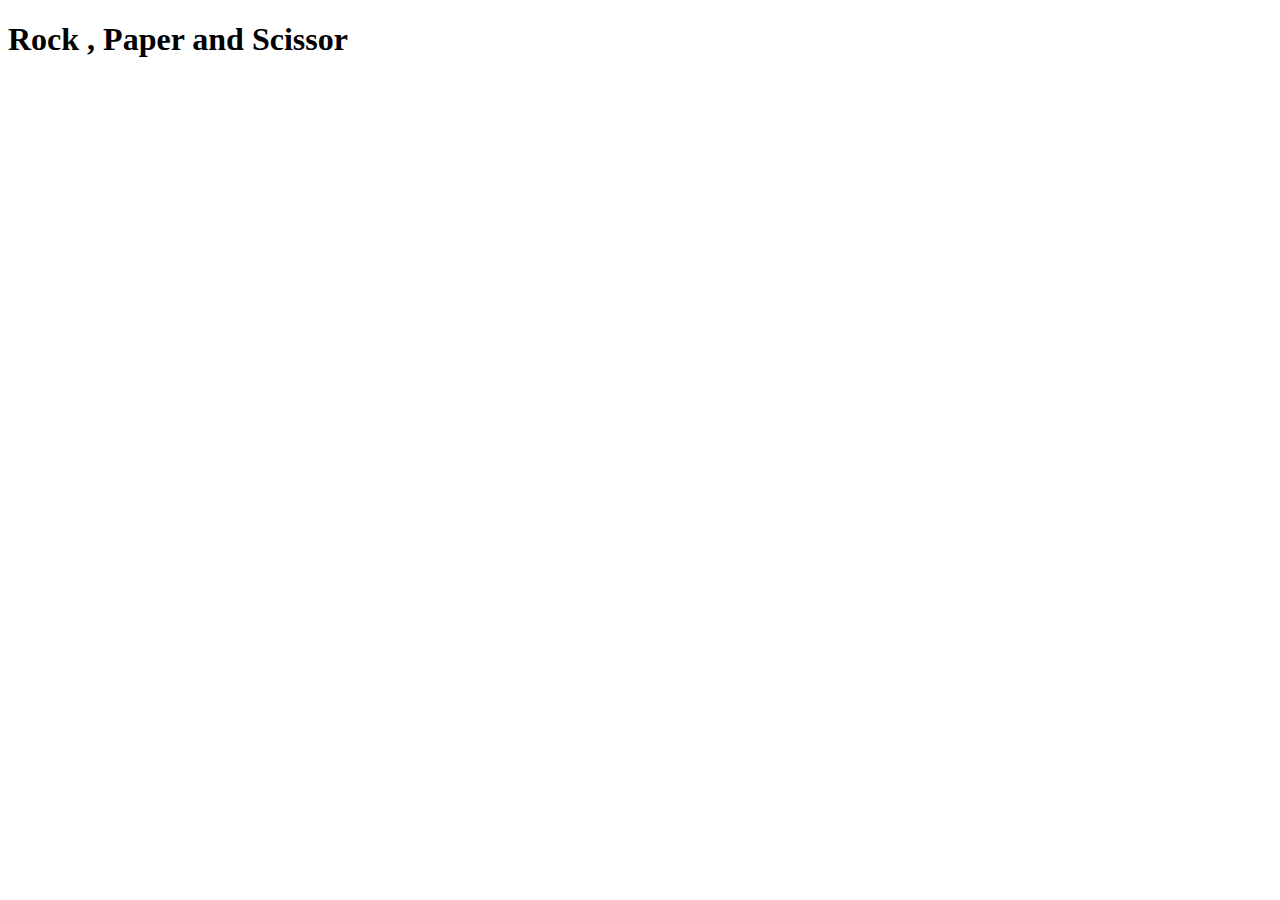
==== index.html @ b159f34f "Created a simple rock-paper-scissors game using HTML, and JavaScript." ====
<!DOCTYPE html>
<html lang="en">
<head>
    <meta charset="UTF-8">
    <meta name="viewport" content="width=device-width, initial-scale=1.0">
    <title>Document</title>
</head>
<body>
    <h1>Rock , Paper and Scissor </h1>

    <script src="script.js">
        
    </script>
</body>
</html>
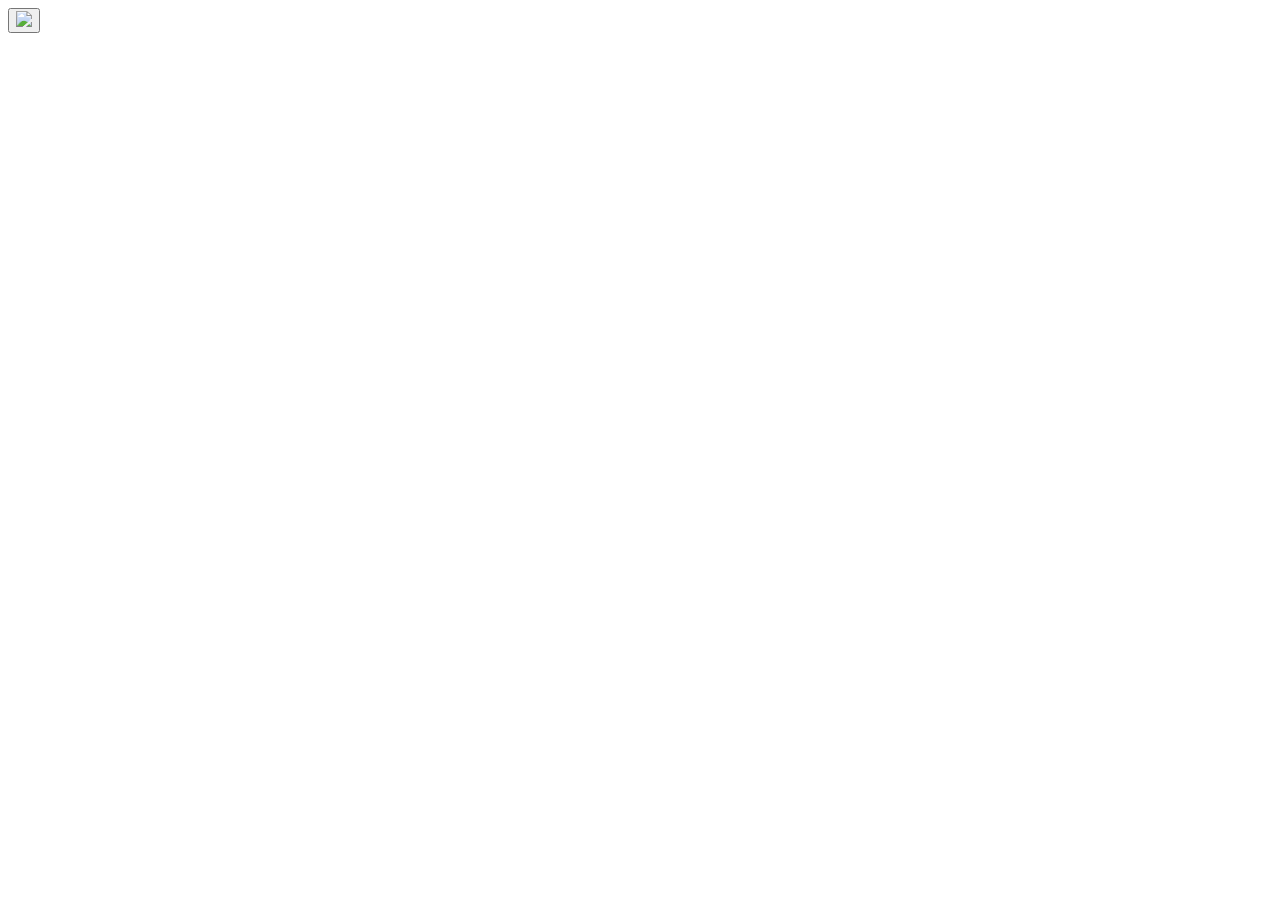
==== commit 8fe122de: "I created a landing page for my game which just include an background image along with a start butto" ====
--- a/index.html
+++ b/index.html
@@ -2,14 +2,18 @@
 <html lang="en">
 <head>
     <meta charset="UTF-8">
+    <link rel="stylesheet" href="style.css">
     <meta name="viewport" content="width=device-width, initial-scale=1.0">
     <title>Document</title>
 </head>
-<body>
-    <h1>Rock , Paper and Scissor </h1>
+<body class="landingPage">
+    <audio id="bgMusic" autoplay>
+        <source src="./audio/themeSong.mp3" type="audio/mpeg">
+    </audio>    
+    <button class="startButton">
+        <img class="startBtnImg" src="./images/startGameButton.png">
+    </button>
 
-    <script src="script.js">
-        
-    </script>
+    <script src="index.js"></script>
 </body>
 </html>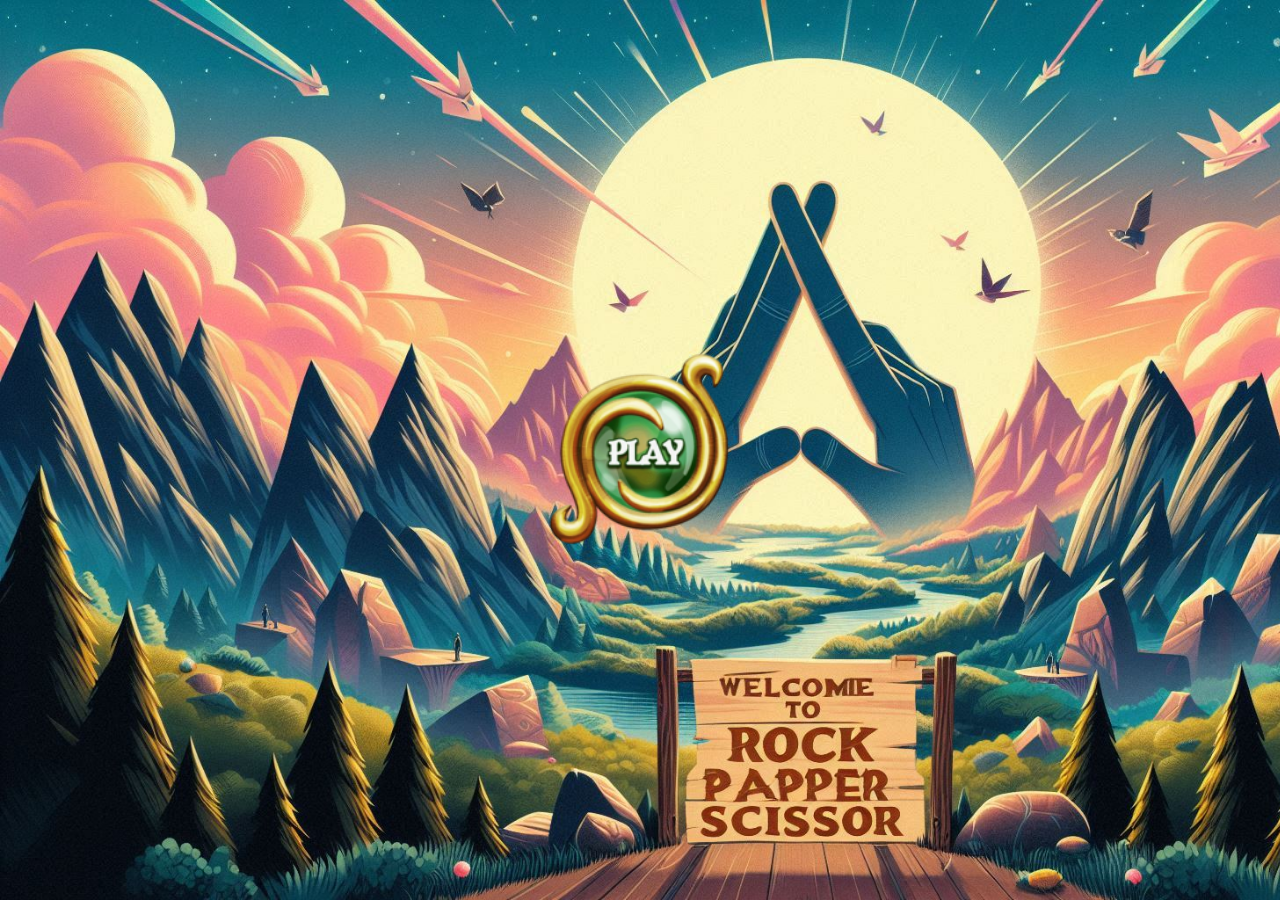
==== commit 348518dc: "." ====
--- a/index.html
+++ b/index.html
@@ -14,6 +14,6 @@
         <img class="startBtnImg" src="./images/startGameButton.png">
     </button>
 
-    <script src="index.js"></script>
+    <script src="script.js"></script>
 </body>
 </html>--- a/style.css
+++ b/style.css
@@ -0,0 +1,99 @@
+html, body {
+    height: 100%;
+    margin: 0;
+    padding: 0;
+    overflow: hidden; /* It makes your page not to scroll vertically  */
+}
+button {
+    background: none;
+    border: none;
+}
+
+/* Landing page Styling Starts Here*/
+.landingPage {
+    display: flex;
+    justify-content: center;
+    align-items: center;
+    background-image: url("./images/BackGround.jpeg");
+    background-size: cover;
+}
+/* Landing Page Styling ends Here*/
+
+
+/* Game page Styling Starts Here*/
+.gamePage{
+    background-image: url("./images/GamePgImg.jpeg");
+    background-size: cover;
+    display: flex;
+    flex-direction: column;
+    justify-content: space-between;
+}
+
+/* First of all there is Score Card whose Styling Starts Here*/
+.scoreCard {
+    display: flex;
+    justify-content: center;
+    margin-top: 1%;
+}
+.playerTitileImg{
+    padding-right: 1%;
+}
+.enemyTitleImg{
+    padding-left: 2%;
+}
+#scoreDisplay {
+    font-family: 'Luckiest Guy', cursive;
+    font-size: 48px;
+    color: #fff;
+    padding: 20px;
+    background: linear-gradient(to right, #ffcc00, #ff9900);
+    border-radius: 70%;
+}
+/* Score Card Styling ends Here*/
+
+
+/* Secondly there is moveButtons div whose Styling Starts Here*/
+.moveButtons {
+    display: flex;
+    flex-direction: column;
+}
+.player_enemy_Buttons{
+    display: flex;
+    justify-content: space-around;
+}
+button img {
+    height: 200px;
+}
+.startButton:hover,.rockBtn:hover,.paperBtn:hover,.scissorBtn:hover{
+    transform: scale(1.2);
+    filter: brightness(1.2);
+}
+.rockBtn:hover,.paperBtn:hover,.scissorBtn:hover{
+    filter: drop-shadow(0 10px 8px rgb(237, 19, 3));
+}   
+.titleImages {
+    display: flex;
+    justify-content: space-around;
+    padding-top: 30px;
+}
+/* moveButtons div Styling ends Here*/
+
+/* Thirdly there is resultDisplay div whose Styling Starts Here*/
+.resultDisplay{
+    display: flex;
+    justify-content: center;
+}
+/*resultDisplay div Styling Starts Here*/
+
+/* CODE for */
+.onClickAnimation {
+    transform: scale(1.2);
+    filter: brightness(1.2);
+    filter: drop-shadow(0 0 10px rgb(255, 0, 0));
+}
+
+
+
+
+
+
